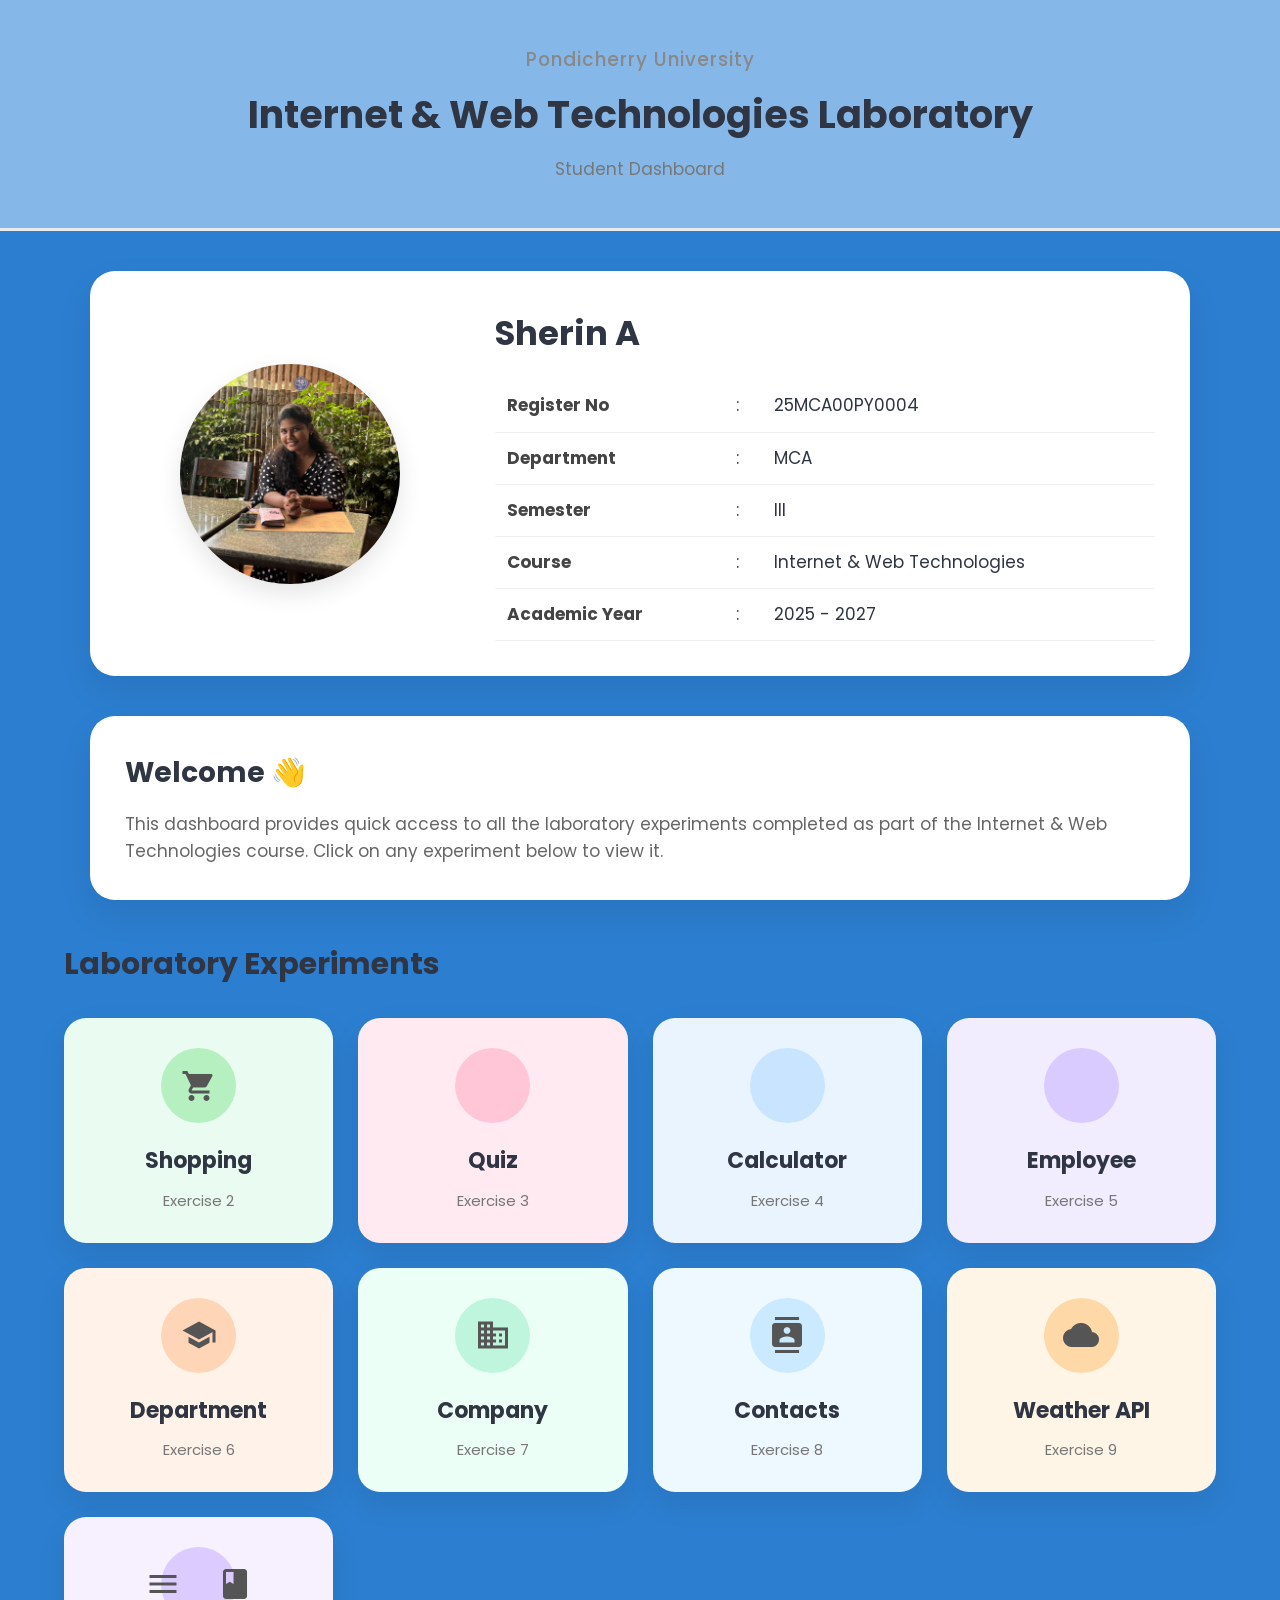
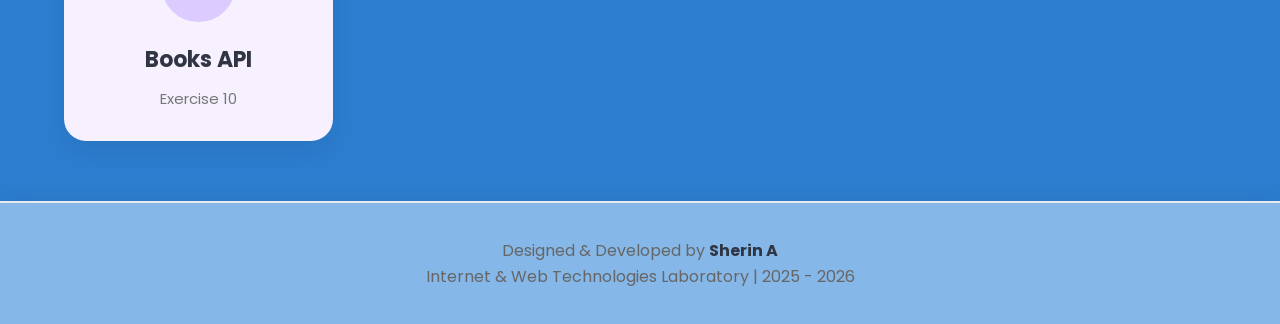
==== lab.html @ 644ea32d "Added Web Technology lab projects" ====
<!DOCTYPE html>
<html lang="en">

<head>
    <meta charset="UTF-8">
    <meta name="viewport" content="width=device-width, initial-scale=1.0">
    <title>Internet & Web Technologies Lab Dashboard</title>

    <!-- Google Font -->
    <link href="https://fonts.googleapis.com/css2?family=Poppins:wght@300;400;500;600;700&display=swap" rel="stylesheet">

    <!-- Google Material Icons -->
    <link href="https://fonts.googleapis.com/icon?family=Material+Icons" rel="stylesheet">

    
    <style>
   

*{
    margin:0;
    padding:0;
    box-sizing:border-box;
}

body{
    font-family:'Poppins',sans-serif;
    background:#2c7ed0;
    color:#2F3542;
    line-height:1.6;
}



header{
    text-align:center;
    padding:45px 20px;
    background:#85b7e8;
    border-bottom:3px solid #EAEAEA;
}

header h3{
    color:#888;
    font-weight:500;
    letter-spacing:1px;
}

header h1{
    margin-top:10px;
    font-size:38px;
    color:#2F3542;
}

header p{
    margin-top:10px;
    color:#777;
    font-size:17px;
}



.profile-card{

    width:90%;
    max-width:1100px;

    margin:40px auto;

    background:white;

    border-radius:25px;

    display:flex;

    align-items:center;

    justify-content:space-between;

    padding:35px;

    box-shadow:0 15px 35px rgba(0,0,0,.08);

    gap:40px;

}


.profile-image{

    flex:1;

    display:flex;

    justify-content:center;

}

.profile-image img{

    width:220px;

    height:220px;

    border-radius:50%;

    object-fit:cover;

    border:8px #85b7e8;

    box-shadow:0 10px 25px rgba(0,0,0,.1);

}



.student-details{

    flex:2;

}

.student-details h2{

    font-size:34px;

    color:#2F3542;

    margin-bottom:20px;

}

.student-details table{

    width:100%;

    border-collapse:collapse;

}

.student-details td{

    padding:12px;

    font-size:17px;

}

.student-details tr{

    border-bottom:1px solid #F0F0F0;

}

.student-details strong{

    color:#444;

}



.welcome{

    width:90%;

    max-width:1100px;

    margin:auto;

    background:#FFFFFF;

    border-radius:25px;

    padding:35px;

    margin-bottom:40px;

    box-shadow:0 15px 35px rgba(0,0,0,.08);

}

.welcome h2{

    color:#2F3542;

    margin-bottom:15px;

    font-size:28px;

}

.welcome p{

    color:#666;

    font-size:17px;

}



.experiments{

    width:90%;

    max-width:1200px;

    margin:auto;

}

.experiments h2{

    margin-bottom:30px;

    font-size:30px;

    color:#2F3542;

}

.card-container{

    display:grid;

    grid-template-columns:repeat(auto-fit,minmax(220px,1fr));

    gap:25px;

    margin-bottom:50px;

}

.card{

    background:white;

    border-radius:22px;

    padding:30px 20px;

    text-align:center;

    text-decoration:none;

    color:#2F3542;

    box-shadow:0 12px 30px rgba(0,0,0,.08);

    transition:.35s;

    position:relative;

    overflow:hidden;

}

.card:hover{

    transform:translateY(-10px);

    box-shadow:0 18px 40px rgba(0,0,0,.12);

}

.icon-circle{

    width:75px;

    height:75px;

    border-radius:50%;

    display:flex;

    justify-content:center;

    align-items:center;

    margin:auto;

    margin-bottom:20px;

    transition:.3s;

}

.card:hover .icon-circle{

    transform:scale(1.1);

}

.icon-circle .material-icons{

    font-size:36px;

    color:#555;

}

.card h3{

    margin-bottom:10px;

    font-size:22px;

}

.card p{

    color:#777;

    font-size:15px;

}



.yellow{

    background:#FFF8D9;

}

.yellow .icon-circle{

    background:#FFE58F;

}

.green{

    background:#EAFBF1;

}

.green .icon-circle{

    background:#B7F0C0;

}

.pink{

    background:#FFEAF2;

}

.pink .icon-circle{

    background:#FFC6D7;

}

.blue{

    background:#EAF4FF;

}

.blue .icon-circle{

    background:#C8E4FF;

}

.purple{

    background:#F2ECFF;

}

.purple .icon-circle{

    background:#D9CBFF;

}

.peach{

    background:#FFF2E8;

}

.peach .icon-circle{

    background:#FFD5B8;

}

.mint{

    background:#ECFFF7;

}

.mint .icon-circle{

    background:#BFF5DD;

}

.sky{

    background:#EEF8FF;

}

.sky .icon-circle{

    background:#CBEAFF;

}

.orange{

    background:#FFF5E7;

}

.orange .icon-circle{

    background:#FFD8A8;

}

.lavender{

    background:#F7F1FF;

}

.lavender .icon-circle{

    background:#DCCBFF;

}



footer{

    margin-top:60px;

    background:#85b7e8;

    text-align:center;

    padding:35px;

    border-top:2px solid #EAEAEA;

    color:#666;

    box-shadow:0 -8px 20px rgba(0,0,0,.05);

}

footer strong{

    color:#2F3542;

}



::-webkit-scrollbar{

    width:10px;

}

::-webkit-scrollbar-track{

    background:#79afca;

}

::-webkit-scrollbar-thumb{

    background:#C9D6F0;

    border-radius:20px;

}

::-webkit-scrollbar-thumb:hover{

    background:#A9BFE8;

}


@media(max-width:900px){

.profile-card{

    flex-direction:column;

    text-align:center;

}

.student-details table{

    margin:auto;

}

.student-details td{

    text-align:left;

}

}

@media(max-width:600px){

header h1{

    font-size:28px;

}

header h3{

    font-size:18px;

}

.profile-image img{

    width:170px;

    height:170px;

}

.student-details h2{

    font-size:28px;

}

.card-container{

    grid-template-columns:1fr;

}

.card{

    padding:25px;

}

}
    </style>
</head>

<body>

  

    <header>

        <h3>Pondicherry University</h3>

        <h1>Internet & Web Technologies Laboratory</h1>

        <p>Student Dashboard</p>

    </header>

    <section class="profile-card">

        <div class="profile-image">

            <img src="sherin.jpg.jpeg" alt="Profile">

        </div>

        <div class="student-details">

            <h2>Sherin A</h2>

            <table>

                <tr>
                    <td><strong>Register No</strong></td>
                    <td>:</td>
                    <td>25MCA00PY0004</td>
                </tr>

                <tr>
                    <td><strong>Department</strong></td>
                    <td>:</td>
                    <td>MCA</td>
                </tr>

                <tr>
                    <td><strong>Semester</strong></td>
                    <td>:</td>
                    <td>III</td>
                </tr>

                <tr>
                    <td><strong>Course</strong></td>
                    <td>:</td>
                    <td>Internet & Web Technologies</td>
                </tr>

                <tr>
                    <td><strong>Academic Year</strong></td>
                    <td>:</td>
                    <td>2025 - 2027</td>
                </tr>

            </table>

        </div>

    </section>



    <section class="welcome">

        <h2>Welcome 👋</h2>

        <p>

            This dashboard provides quick access to all the
            laboratory experiments completed as part of the
            Internet & Web Technologies course.

            Click on any experiment below to view it.

        </p>

    </section>

    

    <section class="experiments">

        <h2>Laboratory Experiments</h2>

        <div class="card-container">
            <a href="shopping website/shopping.html" class="card green">

                <div class="icon-circle">

                    <span class="material-icons">shopping_cart</span>

                </div>

                <h3>Shopping</h3>

                <p>Exercise 2</p>

            </a>

            

           <a href="quiz/quiz.html" class="card pink">

                <div class="icon-circle">

                    <span class="material-icons">quiz</span>

                </div>

                <h3>Quiz</h3>

                <p>Exercise 3</p>

            </a>

            

            <a href="calculator/calculator.html" class="card blue">

                <div class="icon-circle">

                    <span class="material-icons">calculate</span>

                </div>

                <h3>Calculator</h3>

                <p>Exercise 4</p>

            </a>

       

            <a href="employeedetails/employee.html" class="card purple">

                <div class="icon-circle">

                    <span class="material-icons">badge</span>

                </div>

                <h3>Employee</h3>

                <p>Exercise 5</p>

            </a>

           

            <a href="http://localhost/webtechnology/departmentweb/index.php" class="card peach">

                <div class="icon-circle">
                    <span class="material-icons">school</span>
                </div>
            
                <h3>Department</h3>
            
                <p>Exercise 6</p>
            
            </a>


            <a href="company.html" class="card mint">

                <div class="icon-circle">

                    <span class="material-icons">business</span>

                </div>

                <h3>Company</h3>

                <p>Exercise 7</p>

            </a>

           

            <a href="contact.html" class="card sky">

                <div class="icon-circle">

                    <span class="material-icons">contacts</span>

                </div>

                <h3>Contacts</h3>

                <p>Exercise 8</p>

            </a>

           

            <a href="weather.html" class="card orange">

                <div class="icon-circle">

                    <span class="material-icons">cloud</span>

                </div>

                <h3>Weather API</h3>

                <p>Exercise 9</p>

            </a>

           

            <a href="books.html" class="card lavender">

                <div class="icon-circle">

                    <span class="material-icons">menu_book</span>

                </div>

                <h3>Books API</h3>

                <p>Exercise 10</p>

            </a>

        </div>

    </section>


    <footer>

        <p>

            Designed & Developed by <strong>Sherin A</strong>

        </p>

        <p>

            Internet & Web Technologies Laboratory | 2025 - 2026

        </p>

    </footer>

</body>

</html>
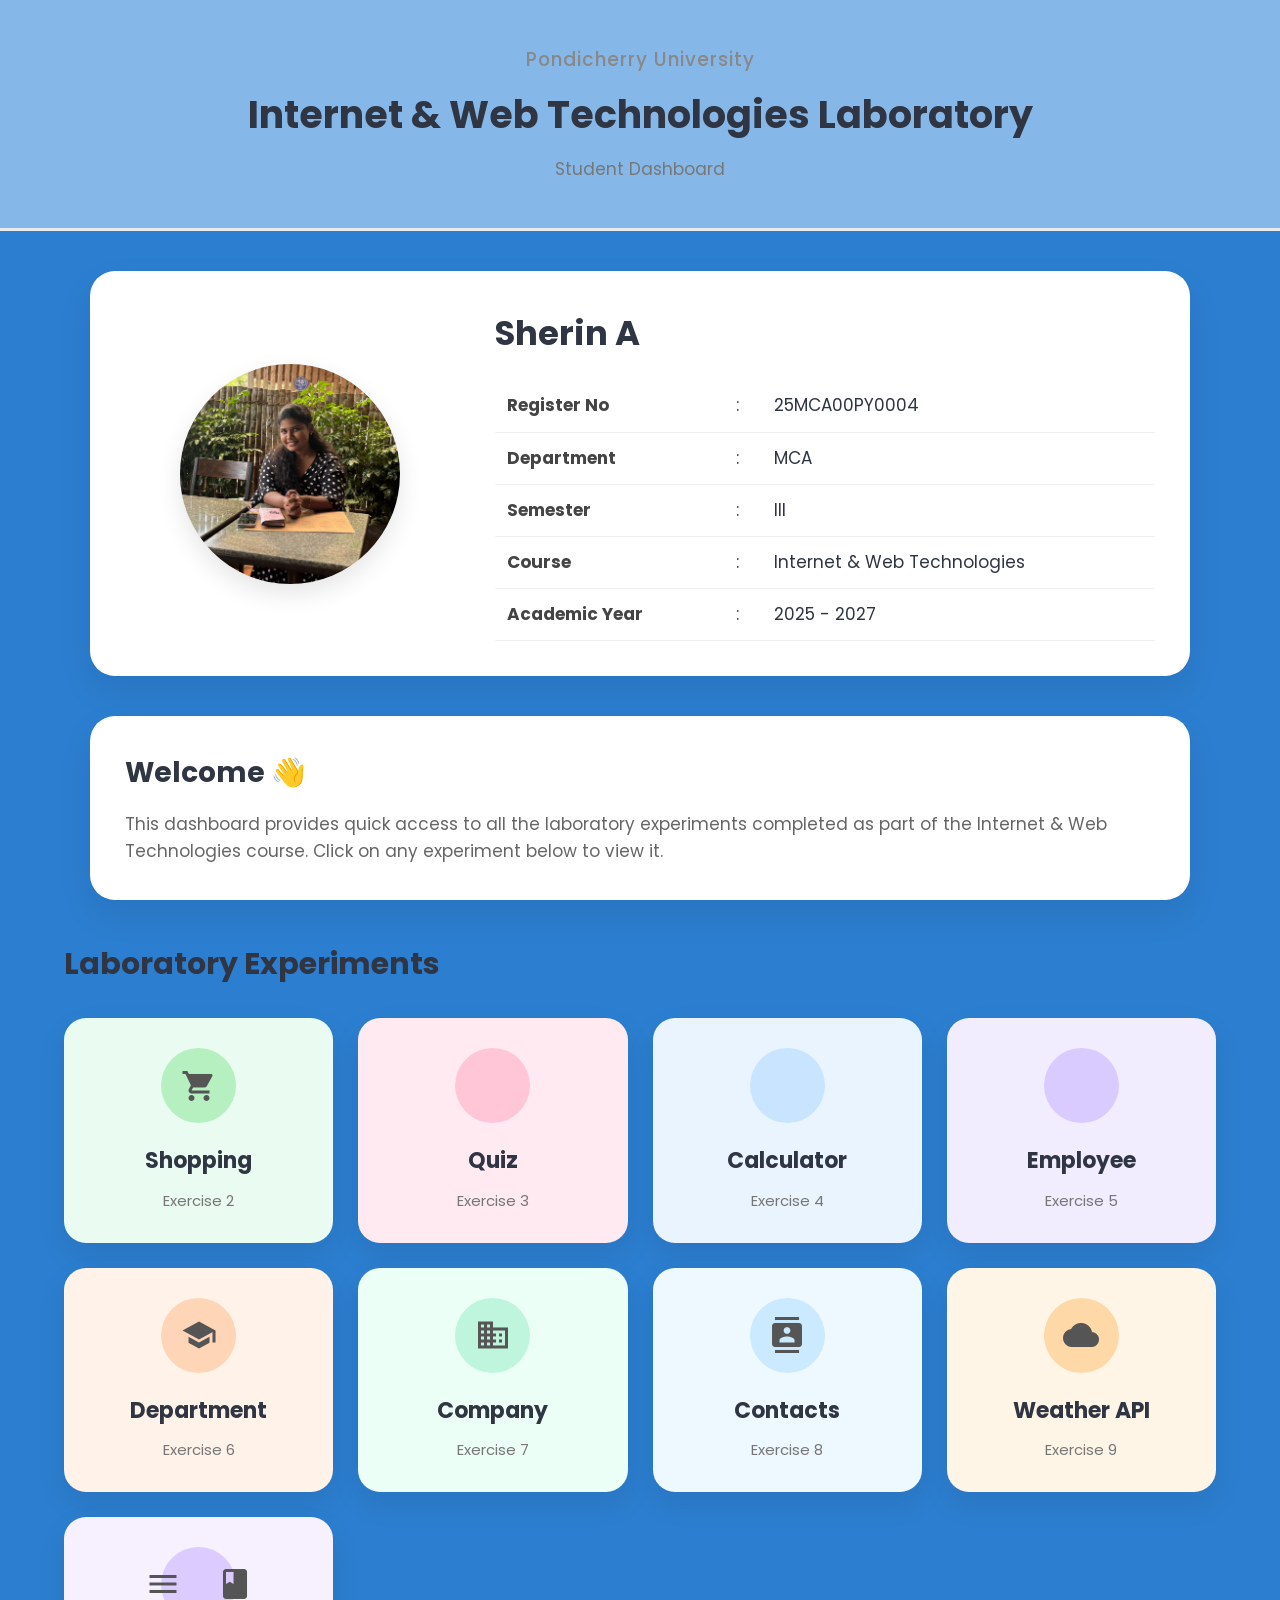
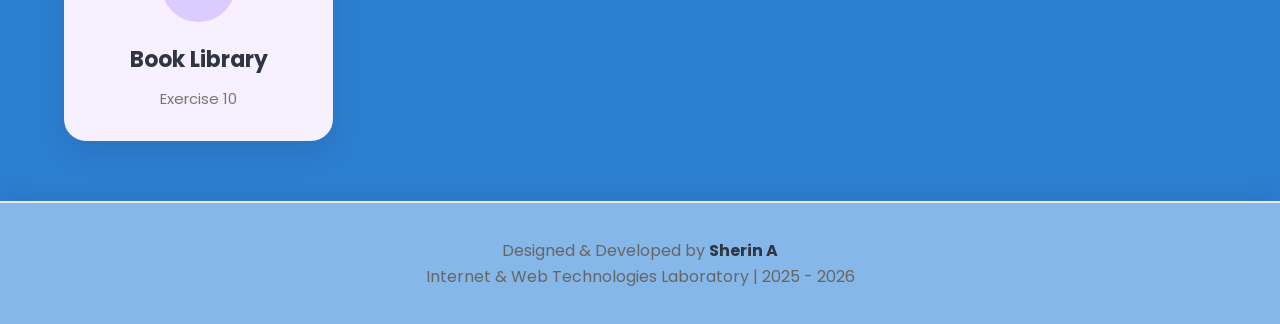
==== commit 770f6e5f: "Add Web Technology lab experiments" ====
--- a/lab.html
+++ b/lab.html
@@ -644,154 +644,94 @@
     
 
     <section class="experiments">
-
         <h2>Laboratory Experiments</h2>
-
+    
         <div class="card-container">
+    
+            <!-- Exercise 2: Shopping -->
             <a href="shopping website/shopping.html" class="card green">
-
-                <div class="icon-circle">
-
+                <div class="icon-circle">
                     <span class="material-icons">shopping_cart</span>
-
-                </div>
-
+                </div>
                 <h3>Shopping</h3>
-
                 <p>Exercise 2</p>
-
-            </a>
-
+            </a>
+    
+            <!-- Exercise 3: Quiz -->
+            <a href="quiz/quiz.html" class="card pink">
+                <div class="icon-circle">
+                    <span class="material-icons">quiz</span>
+                </div>
+                <h3>Quiz</h3>
+                <p>Exercise 3</p>
+            </a>
+    
+            <!-- Exercise 4: Calculator -->
+            <a href="calculator/calculator.html" class="card blue">
+                <div class="icon-circle">
+                    <span class="material-icons">calculate</span>
+                </div>
+                <h3>Calculator</h3>
+                <p>Exercise 4</p>
+            </a>
+    
+            <!-- Exercise 5: Employee -->
+            <a href="employeedetails/employee.php" class="card purple">
+                <div class="icon-circle">
+                    <span class="material-icons">badge</span>
+                </div>
+                <h3>Employee</h3>
+                <p>Exercise 5</p>
+            </a>
             
-
-           <a href="quiz/quiz.html" class="card pink">
-
-                <div class="icon-circle">
-
-                    <span class="material-icons">quiz</span>
-
-                </div>
-
-                <h3>Quiz</h3>
-
-                <p>Exercise 3</p>
-
-            </a>
-
-            
-
-            <a href="calculator/calculator.html" class="card blue">
-
-                <div class="icon-circle">
-
-                    <span class="material-icons">calculate</span>
-
-                </div>
-
-                <h3>Calculator</h3>
-
-                <p>Exercise 4</p>
-
-            </a>
-
-       
-
-            <a href="employeedetails/employee.html" class="card purple">
-
-                <div class="icon-circle">
-
-                    <span class="material-icons">badge</span>
-
-                </div>
-
-                <h3>Employee</h3>
-
-                <p>Exercise 5</p>
-
-            </a>
-
-           
-
-            <a href="http://localhost/webtechnology/departmentweb/index.php" class="card peach">
-
+            <!-- Exercise 6: Department Website -->
+            <a href="departmentweb/index.php" class="card peach">
                 <div class="icon-circle">
                     <span class="material-icons">school</span>
                 </div>
-            
                 <h3>Department</h3>
-            
                 <p>Exercise 6</p>
-            
-            </a>
-
-
-            <a href="company.html" class="card mint">
-
-                <div class="icon-circle">
-
+            </a>
+    
+            <!-- Exercise 7: Company Website -->
+            <a href="companyweb/index.php" class="card mint">
+                <div class="icon-circle">
                     <span class="material-icons">business</span>
-
-                </div>
-
+                </div>
                 <h3>Company</h3>
-
                 <p>Exercise 7</p>
-
-            </a>
-
-           
-
-            <a href="contact.html" class="card sky">
-
-                <div class="icon-circle">
-
+            </a>
+    
+            <!-- Exercise 8: Contact Management -->
+            <a href="contactmanagement/index.php" class="card sky">
+                <div class="icon-circle">
                     <span class="material-icons">contacts</span>
-
-                </div>
-
+                </div>
                 <h3>Contacts</h3>
-
                 <p>Exercise 8</p>
-
-            </a>
-
-           
-
-            <a href="weather.html" class="card orange">
-
-                <div class="icon-circle">
-
+            </a>
+    
+            <!-- Exercise 9: Weather API -->
+            <a href="weather_ajax/index.html" class="card orange">
+                <div class="icon-circle">
                     <span class="material-icons">cloud</span>
-
-                </div>
-
+                </div>
                 <h3>Weather API</h3>
-
                 <p>Exercise 9</p>
-
-            </a>
-
-           
-
-            <a href="books.html" class="card lavender">
-
-                <div class="icon-circle">
-
+            </a>
+    
+            <!-- Exercise 10: Book Library -->
+            <a href="BookLibrary/index.html" class="card lavender">
+                <div class="icon-circle">
                     <span class="material-icons">menu_book</span>
-
-                </div>
-
-                <h3>Books API</h3>
-
+                </div>
+                <h3>Book Library</h3>
                 <p>Exercise 10</p>
-
-            </a>
-
+            </a>
+    
         </div>
-
     </section>
 
-
     <footer>
 
         <p>
